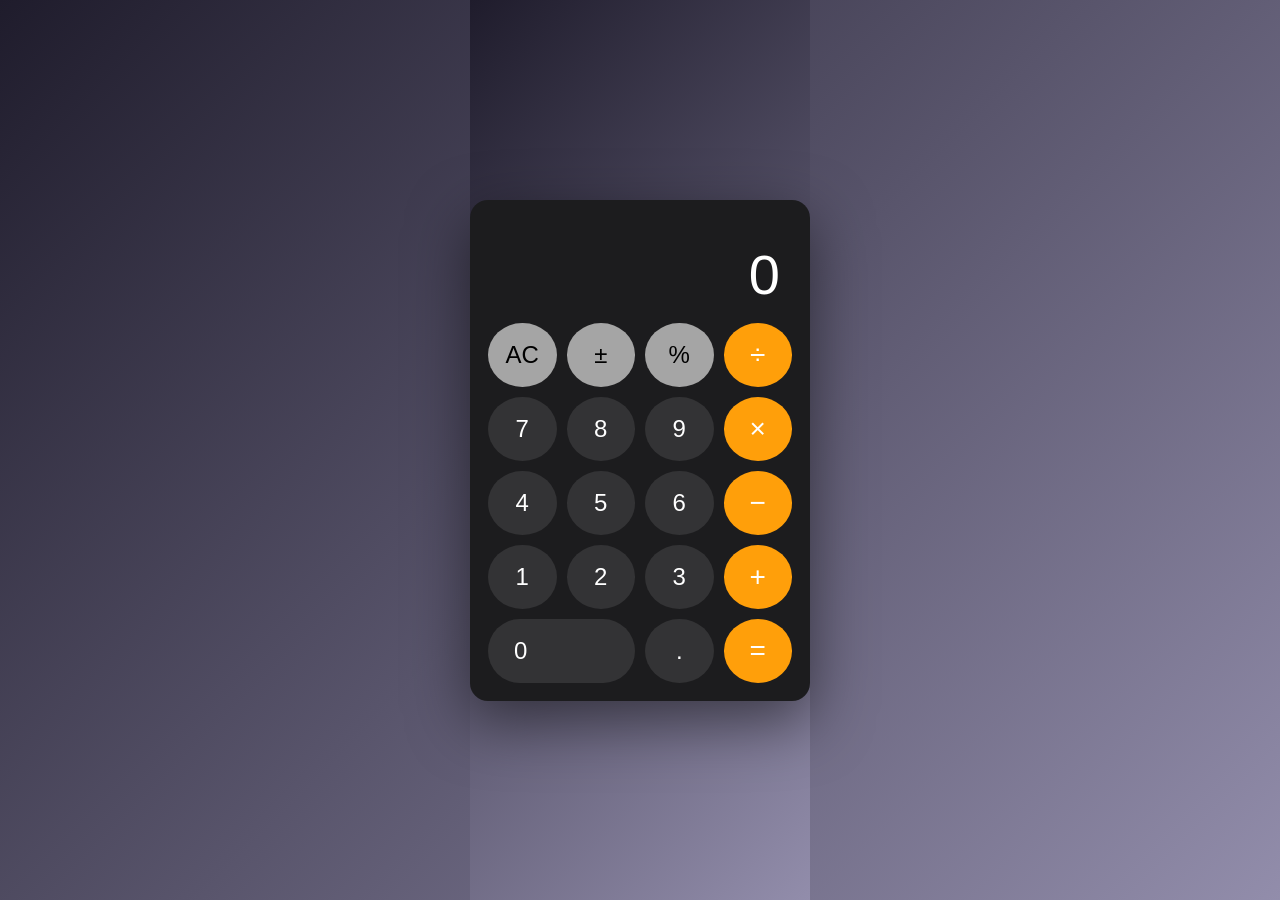
==== calculator/index.html @ df5aa8db "Add static calculator web app (HTML/CSS/JS)" ====
<!DOCTYPE html>
<html lang="en">
<head>
  <meta charset="UTF-8" />
  <meta name="viewport" content="width=device-width, initial-scale=1.0" />
  <title>Calculator</title>
  <link rel="stylesheet" href="styles.css" />
</head>
<body>
  <main class="calculator" role="application" aria-label="Calculator">
    <div class="display" id="display" aria-live="polite">0</div>
    <div class="keys">
      <button class="key key-fn" data-action="clear">AC</button>
      <button class="key key-fn" data-action="sign">±</button>
      <button class="key key-fn" data-action="percent">%</button>
      <button class="key key-op" data-action="op" data-op="/">÷</button>

      <button class="key" data-action="digit" data-digit="7">7</button>
      <button class="key" data-action="digit" data-digit="8">8</button>
      <button class="key" data-action="digit" data-digit="9">9</button>
      <button class="key key-op" data-action="op" data-op="*">×</button>

      <button class="key" data-action="digit" data-digit="4">4</button>
      <button class="key" data-action="digit" data-digit="5">5</button>
      <button class="key" data-action="digit" data-digit="6">6</button>
      <button class="key key-op" data-action="op" data-op="-">−</button>

      <button class="key" data-action="digit" data-digit="1">1</button>
      <button class="key" data-action="digit" data-digit="2">2</button>
      <button class="key" data-action="digit" data-digit="3">3</button>
      <button class="key key-op" data-action="op" data-op="+">+</button>

      <button class="key key-zero" data-action="digit" data-digit="0">0</button>
      <button class="key" data-action="dot">.</button>
      <button class="key key-eq" data-action="equals">=</button>
    </div>
  </main>
  <script src="app.js"></script>
</body>
</html>
---- calculator/styles.css ----
* { box-sizing: border-box; }
html, body {
  margin: 0;
  height: 100%;
  font-family: -apple-system, BlinkMacSystemFont, "Segoe UI", Roboto, sans-serif;
  background: linear-gradient(135deg, #1f1c2c, #928dab);
  display: flex;
  align-items: center;
  justify-content: center;
}

.calculator {
  width: min(92vw, 340px);
  background: #1c1c1e;
  border-radius: 18px;
  padding: 18px;
  box-shadow: 0 20px 60px rgba(0,0,0,0.5);
}

.display {
  background: transparent;
  color: #fff;
  font-size: 56px;
  text-align: right;
  padding: 24px 12px 16px;
  min-height: 96px;
  overflow-x: auto;
  white-space: nowrap;
  font-weight: 300;
}

.keys {
  display: grid;
  grid-template-columns: repeat(4, 1fr);
  gap: 10px;
}

.key {
  height: 64px;
  border: 0;
  border-radius: 50%;
  background: #333335;
  color: #fff;
  font-size: 24px;
  cursor: pointer;
  transition: filter 0.1s ease, transform 0.05s ease;
}
.key:hover { filter: brightness(1.15); }
.key:active { transform: scale(0.96); }

.key-fn { background: #a5a5a5; color: #000; }
.key-op { background: #ff9f0a; color: #fff; font-size: 28px; }
.key-eq { background: #ff9f0a; color: #fff; font-size: 28px; }
.key-zero {
  grid-column: span 2;
  border-radius: 32px;
  text-align: left;
  padding-left: 26px;
}
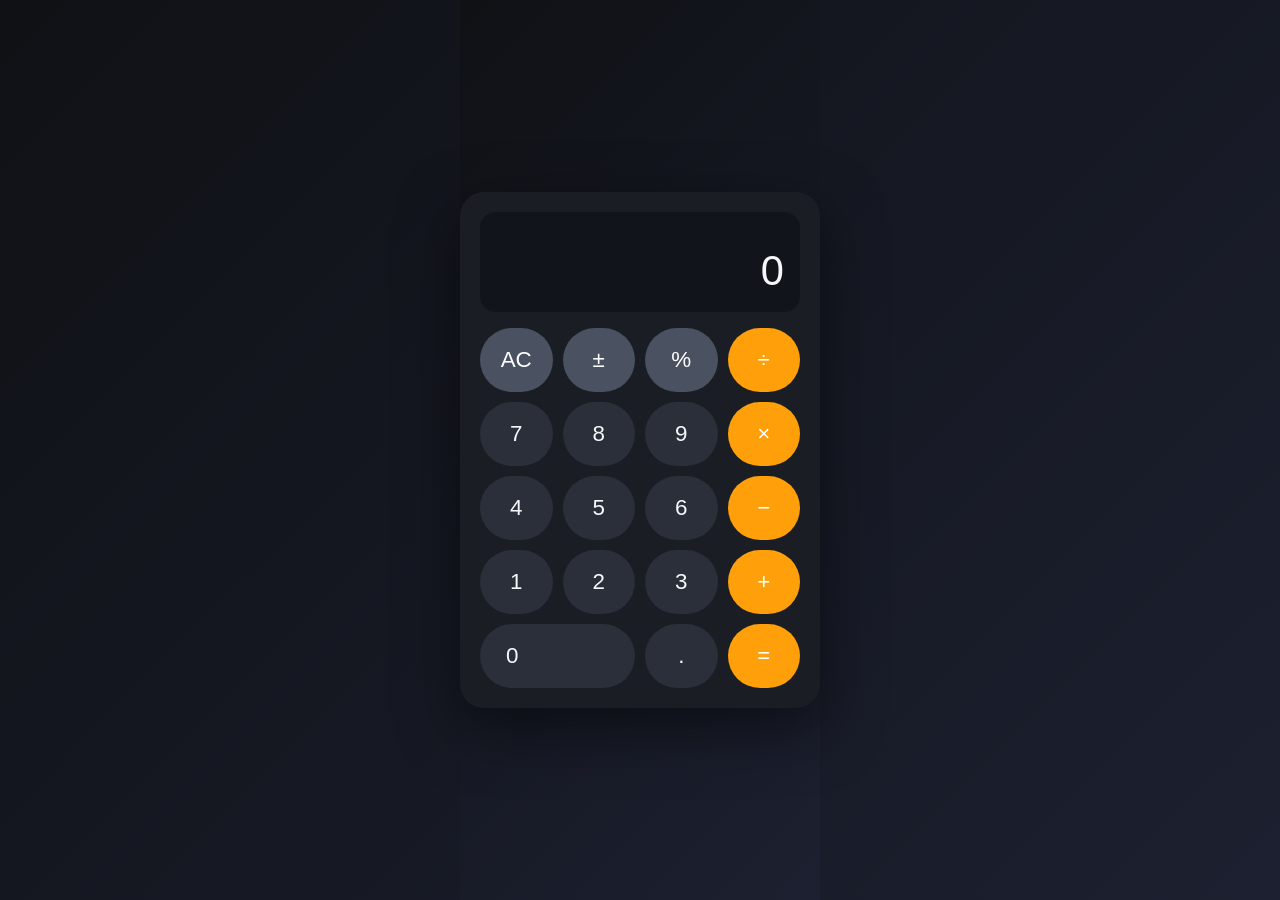
==== commit 1eb37119: "Add static calculator web app (HTML/CSS/JS)" ====
--- a/calculator/index.html
+++ b/calculator/index.html
@@ -1,40 +1,43 @@
-<!DOCTYPE html>
+<!doctype html>
 <html lang="en">
-<head>
-  <meta charset="UTF-8" />
-  <meta name="viewport" content="width=device-width, initial-scale=1.0" />
-  <title>Calculator</title>
-  <link rel="stylesheet" href="styles.css" />
-</head>
-<body>
-  <main class="calculator" role="application" aria-label="Calculator">
-    <div class="display" id="display" aria-live="polite">0</div>
-    <div class="keys">
-      <button class="key key-fn" data-action="clear">AC</button>
-      <button class="key key-fn" data-action="sign">±</button>
-      <button class="key key-fn" data-action="percent">%</button>
-      <button class="key key-op" data-action="op" data-op="/">÷</button>
+  <head>
+    <meta charset="utf-8" />
+    <meta name="viewport" content="width=device-width, initial-scale=1" />
+    <title>Calculator</title>
+    <link rel="stylesheet" href="styles.css" />
+  </head>
+  <body>
+    <main class="calc" role="application" aria-label="Calculator">
+      <div class="display">
+        <div class="history" id="history" aria-live="polite"></div>
+        <div class="current" id="current" aria-live="polite">0</div>
+      </div>
+      <div class="keys">
+        <button class="key fn" data-action="clear">AC</button>
+        <button class="key fn" data-action="sign">±</button>
+        <button class="key fn" data-action="percent">%</button>
+        <button class="key op" data-op="/">÷</button>
 
-      <button class="key" data-action="digit" data-digit="7">7</button>
-      <button class="key" data-action="digit" data-digit="8">8</button>
-      <button class="key" data-action="digit" data-digit="9">9</button>
-      <button class="key key-op" data-action="op" data-op="*">×</button>
+        <button class="key num" data-num="7">7</button>
+        <button class="key num" data-num="8">8</button>
+        <button class="key num" data-num="9">9</button>
+        <button class="key op" data-op="*">×</button>
 
-      <button class="key" data-action="digit" data-digit="4">4</button>
-      <button class="key" data-action="digit" data-digit="5">5</button>
-      <button class="key" data-action="digit" data-digit="6">6</button>
-      <button class="key key-op" data-action="op" data-op="-">−</button>
+        <button class="key num" data-num="4">4</button>
+        <button class="key num" data-num="5">5</button>
+        <button class="key num" data-num="6">6</button>
+        <button class="key op" data-op="-">−</button>
 
-      <button class="key" data-action="digit" data-digit="1">1</button>
-      <button class="key" data-action="digit" data-digit="2">2</button>
-      <button class="key" data-action="digit" data-digit="3">3</button>
-      <button class="key key-op" data-action="op" data-op="+">+</button>
+        <button class="key num" data-num="1">1</button>
+        <button class="key num" data-num="2">2</button>
+        <button class="key num" data-num="3">3</button>
+        <button class="key op" data-op="+">+</button>
 
-      <button class="key key-zero" data-action="digit" data-digit="0">0</button>
-      <button class="key" data-action="dot">.</button>
-      <button class="key key-eq" data-action="equals">=</button>
-    </div>
-  </main>
-  <script src="app.js"></script>
-</body>
+        <button class="key num zero" data-num="0">0</button>
+        <button class="key num" data-action="dot">.</button>
+        <button class="key eq" data-action="equals">=</button>
+      </div>
+    </main>
+    <script src="app.js"></script>
+  </body>
 </html>
--- a/calculator/styles.css
+++ b/calculator/styles.css
@@ -1,32 +1,61 @@
+:root {
+  --bg: #0f1115;
+  --panel: #1a1d24;
+  --display: #11141a;
+  --text: #f5f7fa;
+  --muted: #8b94a7;
+  --num: #2a2f3a;
+  --num-hover: #353b48;
+  --fn: #4a5160;
+  --fn-hover: #5a6273;
+  --op: #ff9f0a;
+  --op-hover: #ffb13d;
+}
+
 * { box-sizing: border-box; }
+
 html, body {
   margin: 0;
   height: 100%;
   font-family: -apple-system, BlinkMacSystemFont, "Segoe UI", Roboto, sans-serif;
-  background: linear-gradient(135deg, #1f1c2c, #928dab);
-  display: flex;
-  align-items: center;
-  justify-content: center;
+  background: linear-gradient(135deg, #0f1115, #1c2030);
+  color: var(--text);
+  display: grid;
+  place-items: center;
 }
 
-.calculator {
-  width: min(92vw, 340px);
-  background: #1c1c1e;
-  border-radius: 18px;
-  padding: 18px;
+.calc {
+  width: min(360px, 92vw);
+  background: var(--panel);
+  border-radius: 24px;
+  padding: 20px;
   box-shadow: 0 20px 60px rgba(0,0,0,0.5);
 }
 
 .display {
-  background: transparent;
-  color: #fff;
-  font-size: 56px;
+  background: var(--display);
+  border-radius: 16px;
+  padding: 18px 16px;
+  margin-bottom: 16px;
   text-align: right;
-  padding: 24px 12px 16px;
   min-height: 96px;
-  overflow-x: auto;
-  white-space: nowrap;
+  display: flex;
+  flex-direction: column;
+  justify-content: flex-end;
+}
+
+.history {
+  color: var(--muted);
+  font-size: 0.95rem;
+  min-height: 1.2em;
+  word-break: break-all;
+}
+
+.current {
+  font-size: 2.6rem;
   font-weight: 300;
+  word-break: break-all;
+  line-height: 1.1;
 }
 
 .keys {
@@ -36,24 +65,32 @@
 }
 
 .key {
+  border: none;
+  border-radius: 999px;
   height: 64px;
-  border: 0;
-  border-radius: 50%;
-  background: #333335;
-  color: #fff;
-  font-size: 24px;
+  font-size: 1.4rem;
+  color: var(--text);
   cursor: pointer;
-  transition: filter 0.1s ease, transform 0.05s ease;
+  transition: background 0.12s ease, transform 0.06s ease;
+  font-family: inherit;
 }
-.key:hover { filter: brightness(1.15); }
+
 .key:active { transform: scale(0.96); }
 
-.key-fn { background: #a5a5a5; color: #000; }
-.key-op { background: #ff9f0a; color: #fff; font-size: 28px; }
-.key-eq { background: #ff9f0a; color: #fff; font-size: 28px; }
-.key-zero {
+.num { background: var(--num); }
+.num:hover { background: var(--num-hover); }
+
+.fn { background: var(--fn); color: #fff; }
+.fn:hover { background: var(--fn-hover); }
+
+.op, .eq { background: var(--op); color: #fff; font-weight: 500; }
+.op:hover, .eq:hover { background: var(--op-hover); }
+
+.op.active { box-shadow: inset 0 0 0 3px #fff; }
+
+.zero {
   grid-column: span 2;
-  border-radius: 32px;
+  border-radius: 999px;
   text-align: left;
   padding-left: 26px;
 }
